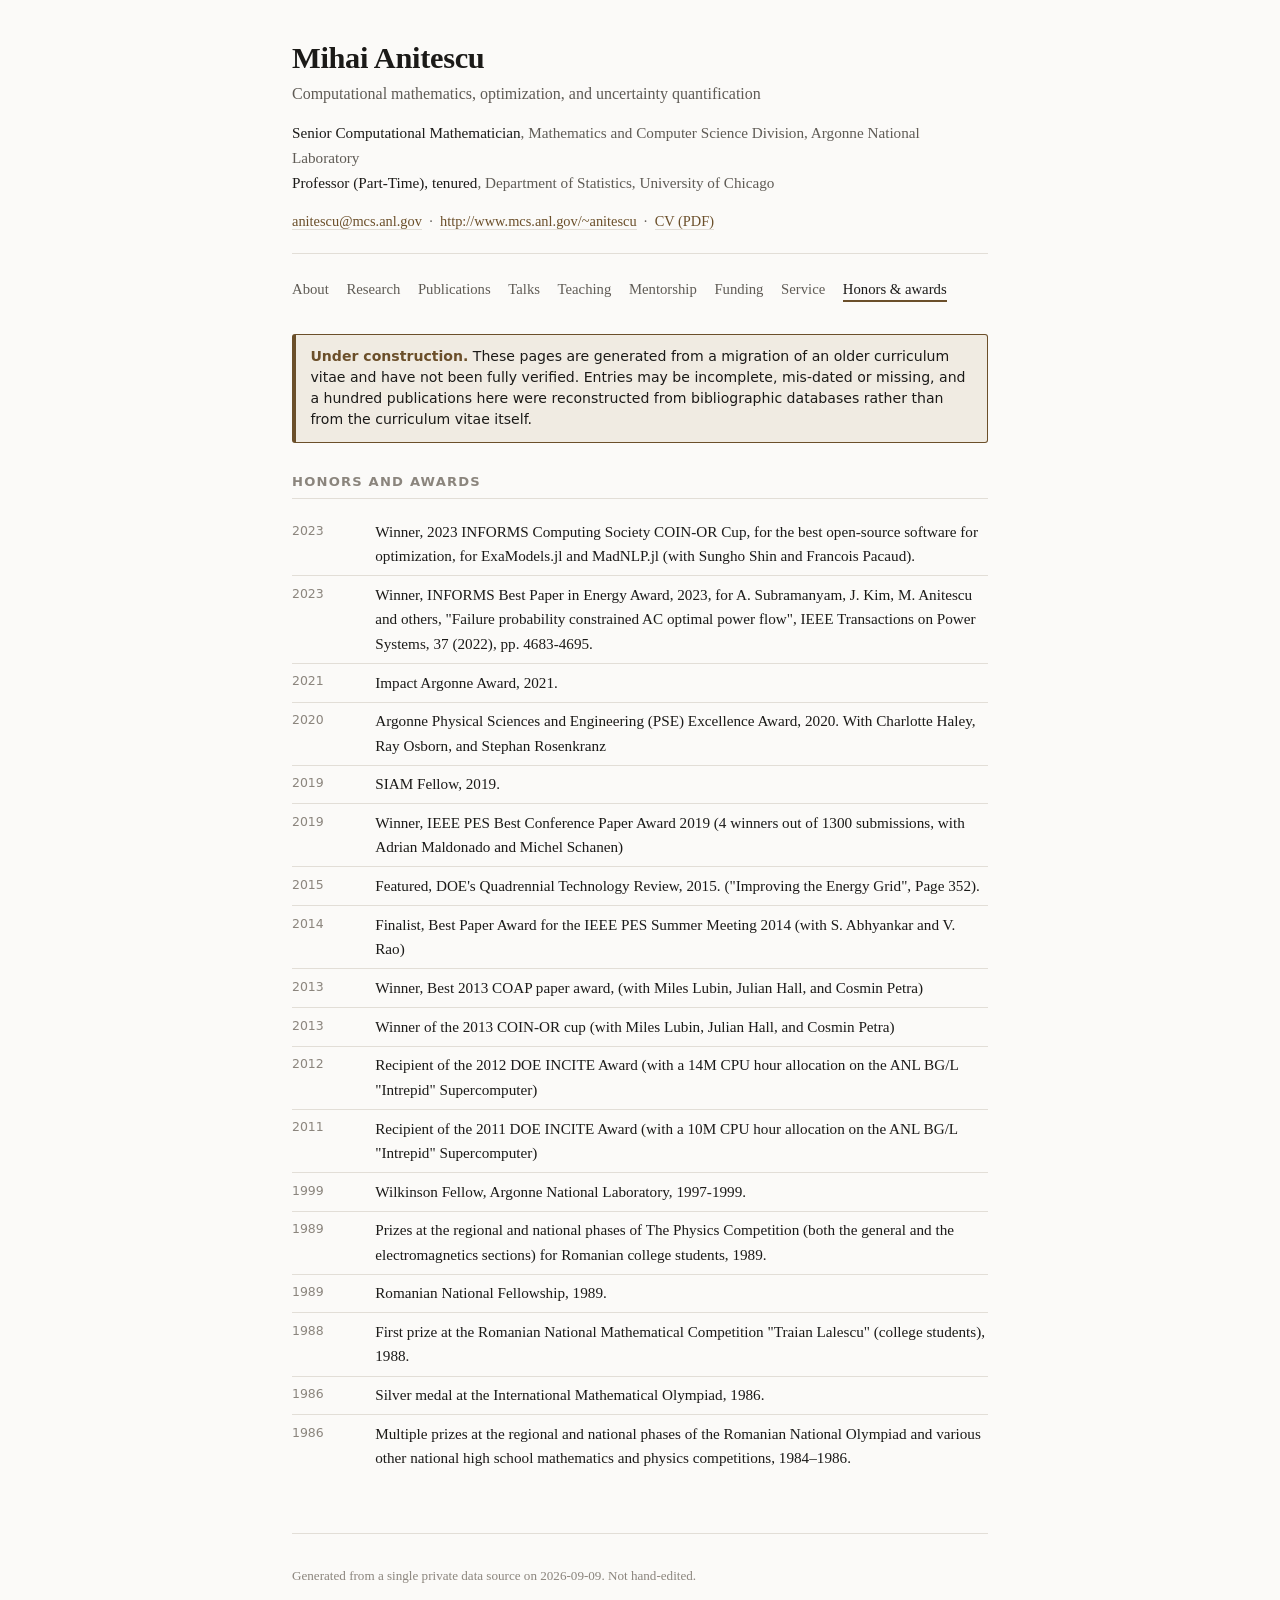
==== awards.html @ e7f9bd41 "Update site: people counts, 6 new supervisees" ====
<!doctype html>
<html lang="en">
<head>
<meta charset="utf-8">
<meta name="viewport" content="width=device-width, initial-scale=1">
<title>Honors &amp; awards — Mihai Anitescu</title>
<link rel="stylesheet" href="style.css">
</head>
<body>
<div class="wrap">
<header class="site">
  <h1>Mihai Anitescu</h1>
  <p class="tagline">Computational mathematics, optimization, and uncertainty quantification</p>
  <ul class="affil"><li><span class="role">Senior Computational Mathematician</span>, Mathematics and Computer Science Division, Argonne National Laboratory</li><li><span class="role">Professor (Part-Time), tenured</span>, Department of Statistics, University of Chicago</li></ul>
  <p class="contact"><a href="mailto:anitescu@mcs.anl.gov">anitescu@mcs.anl.gov</a> &nbsp;·&nbsp; <a href="http://www.mcs.anl.gov/~anitescu">http://www.mcs.anl.gov/~anitescu</a> &nbsp;·&nbsp; <a href="mihai-anitescu-cv.pdf">CV (PDF)</a></p>
</header>
<nav class="site"><a href="index.html">About</a><a href="research.html">Research</a><a href="publications.html">Publications</a><a href="talks.html">Talks</a><a href="teaching.html">Teaching</a><a href="mentorship.html">Mentorship</a><a href="funding.html">Funding</a><a href="service.html">Service</a><a href="awards.html" aria-current="page">Honors &amp; awards</a></nav>
<main>
<p class="construction"><strong>Under construction.</strong> These pages are generated from a migration of an older curriculum vitae and have not been fully verified. Entries may be incomplete, mis-dated or missing, and a hundred publications here were reconstructed from bibliographic databases rather than from the curriculum vitae itself.</p>

<h2 class="section">Honors and awards</h2>
<ul class="entries">
  <li><span class="yr">2023</span>Winner, 2023 INFORMS Computing Society COIN-OR Cup, for the best open-source software for optimization, for ExaModels.jl and MadNLP.jl (with Sungho Shin and Francois Pacaud).</li>
  <li><span class="yr">2023</span>Winner, INFORMS Best Paper in Energy Award, 2023, for A. Subramanyam, J. Kim, M. Anitescu and others, "Failure probability constrained AC optimal power flow", IEEE Transactions on Power Systems, 37 (2022), pp. 4683-4695.</li>
  <li><span class="yr">2021</span>Impact Argonne Award, 2021.</li>
  <li><span class="yr">2020</span>Argonne Physical Sciences and Engineering (PSE) Excellence Award, 2020. With Charlotte Haley, Ray Osborn, and Stephan Rosenkranz</li>
  <li><span class="yr">2019</span>SIAM Fellow, 2019.</li>
  <li><span class="yr">2019</span>Winner, IEEE PES Best Conference Paper Award 2019 (4 winners out of 1300 submissions, with Adrian Maldonado and Michel Schanen)</li>
  <li><span class="yr">2015</span>Featured, DOE's Quadrennial Technology Review, 2015. ("Improving the Energy Grid", Page 352).</li>
  <li><span class="yr">2014</span>Finalist, Best Paper Award for the IEEE PES Summer Meeting 2014 (with S. Abhyankar and V. Rao)</li>
  <li><span class="yr">2013</span>Winner, Best 2013 COAP paper award, (with Miles Lubin, Julian Hall, and Cosmin Petra)</li>
  <li><span class="yr">2013</span>Winner of the 2013 COIN-OR cup (with Miles Lubin, Julian Hall, and Cosmin Petra)</li>
  <li><span class="yr">2012</span>Recipient of the 2012 DOE INCITE Award (with a 14M CPU hour allocation on the ANL BG/L "Intrepid" Supercomputer)</li>
  <li><span class="yr">2011</span>Recipient of the 2011 DOE INCITE Award (with a 10M CPU hour allocation on the ANL BG/L "Intrepid" Supercomputer)</li>
  <li><span class="yr">1999</span>Wilkinson Fellow, Argonne National Laboratory, 1997-1999.</li>
  <li><span class="yr">1989</span>Prizes at the regional and national phases of The Physics Competition (both the general and the electromagnetics sections) for Romanian college students, 1989.</li>
  <li><span class="yr">1989</span>Romanian National Fellowship, 1989.</li>
  <li><span class="yr">1988</span>First prize at the Romanian National Mathematical Competition "Traian Lalescu" (college students), 1988.</li>
  <li><span class="yr">1986</span>Silver medal at the International Mathematical Olympiad, 1986.</li>
  <li><span class="yr">1986</span>Multiple prizes at the regional and national phases of the Romanian National Olympiad and various other national high school mathematics and physics competitions, 1984–1986.</li>
</ul>
</main>
<footer class="site">
  <p>Generated from a single private data source on 2026-09-09. Not hand-edited.</p>
</footer>
</div>
</body>
</html>
---- style.css ----
:root {
  --bg: #fbfaf8;
  --surface: #ffffff;
  --ink: #1b1a18;
  --muted: #5f5b55;
  --faint: #8b857d;
  --rule: #e2ded7;
  --accent: #6b4f2a;
  --accent-soft: #f0ebe2;
}

@media (prefers-color-scheme: dark) {
  :root:not([data-theme="light"]) {
    --bg: #14130f;
    --surface: #1b1a16;
    --ink: #eae6df;
    --muted: #a9a299;
    --faint: #7d766c;
    --rule: #2e2b25;
    --accent: #c9a56a;
    --accent-soft: #241f16;
  }
}

* { box-sizing: border-box; }

body {
  margin: 0;
  background: var(--bg);
  color: var(--ink);
  font: 16px/1.6 "Iowan Old Style", "Palatino Linotype", Palatino, Georgia, serif;
  -webkit-text-size-adjust: 100%;
}

.wrap { max-width: 46rem; margin: 0 auto; padding: 2.5rem 1.25rem 4rem; }

header.site { border-bottom: 1px solid var(--rule); padding-bottom: 1.25rem; margin-bottom: 1.5rem; }
header.site h1 { font-size: 1.9rem; line-height: 1.2; margin: 0 0 .3rem; letter-spacing: -.01em; }
header.site .tagline { color: var(--muted); font-size: 1rem; margin: 0 0 .9rem; }

.affil { list-style: none; margin: 0 0 .9rem; padding: 0; font-size: .95rem; color: var(--muted); }
.affil li { margin: .1rem 0; }
.affil .role { color: var(--ink); }

.contact { font-size: .9rem; color: var(--muted); margin: 0; }
.contact a { color: var(--accent); text-decoration: none; border-bottom: 1px solid var(--rule); }
.contact a:hover { border-bottom-color: var(--accent); }

nav.site { margin: 0 0 2rem; font-size: .92rem; }
nav.site a {
  color: var(--muted); text-decoration: none; margin-right: 1.1rem;
  padding-bottom: .15rem; border-bottom: 2px solid transparent;
}
nav.site a:hover { color: var(--ink); }
nav.site a[aria-current="page"] { color: var(--ink); border-bottom-color: var(--accent); }

h2.section {
  font-size: .82rem; text-transform: uppercase; letter-spacing: .09em;
  color: var(--faint); font-weight: 600; margin: 2.4rem 0 .9rem;
  padding-bottom: .4rem; border-bottom: 1px solid var(--rule);
  font-family: system-ui, -apple-system, "Segoe UI", sans-serif;
}
h2.section:first-of-type { margin-top: 1rem; }

h3.group {
  font-size: .95rem; font-weight: 600; margin: 1.5rem 0 .5rem; color: var(--ink);
}

/* Width of the year gutter. It must clear the widest cell the data can produce, which is
   a full range like "1998–2009" -- 9 characters plus an en dash at .78rem, about 3.9rem.
   The gutter was 3.6rem and those ranges collided with the entry text; mentorship and
   funding are where it showed, because their years are ranges and publications' are not.
   Keep the two values in step: the entry's padding is this plus the column gap. */
:root { --yr-col: 4.3rem; }

ul.entries { list-style: none; margin: 0; padding: 0; }
ul.entries li {
  position: relative; padding: .42rem 0 .42rem calc(var(--yr-col) + .9rem);
  border-bottom: 1px solid var(--rule); font-size: .95rem;
}
ul.entries li:last-child { border-bottom: none; }

.yr {
  position: absolute; left: 0; top: .48rem; width: var(--yr-col);
  white-space: nowrap; overflow: hidden;
  font-size: .78rem; color: var(--faint); font-variant-numeric: tabular-nums;
  font-family: system-ui, -apple-system, "Segoe UI", sans-serif;
}

/* Banner on every page: the site is a migration in progress and says so. */
p.construction {
  margin: 0 0 1.75rem; padding: .7rem .9rem; font-size: .88rem; line-height: 1.5;
  border: 1px solid var(--accent); border-left-width: 4px; border-radius: 3px;
  background: var(--accent-soft); color: var(--ink);
  font-family: system-ui, -apple-system, "Segoe UI", sans-serif;
}
p.construction strong { color: var(--accent); }

/* The About page: prose bullets from profile.yaml, then counted figures. */
ul.summary, ul.glance { list-style: none; margin: 0 0 1.5rem; padding: 0; }
ul.summary li, ul.glance li {
  position: relative; padding: .3rem 0 .3rem 1.1rem; font-size: .95rem;
}
ul.summary li::before, ul.glance li::before {
  content: "—"; position: absolute; left: 0; color: var(--faint);
}
ul.glance li { font-family: system-ui, -apple-system, "Segoe UI", sans-serif;
  font-size: .9rem; }
ul.glance strong { font-variant-numeric: tabular-nums; }

.supervisee { text-decoration: underline; text-underline-offset: 2px; }

/* The legend under a section heading that explains a mark used in the list below it. */
p.note {
  font-size: .85rem; color: var(--muted); margin: 0 0 1rem;
  font-family: system-ui, -apple-system, "Segoe UI", sans-serif;
}

.tag {
  display: inline-block; font-size: .72rem; padding: .05rem .4rem; margin-left: .35rem;
  background: var(--accent-soft); color: var(--accent); border-radius: 3px;
  font-family: system-ui, -apple-system, "Segoe UI", sans-serif; vertical-align: .07em;
}

/* Research interests: recorded talks, two per row where there is room for two.
   The players are 16:9 and sized by the grid, not by the width attribute the embed
   HTML carries -- an iframe with width="400" would otherwise refuse to shrink on a
   phone and push the whole page sideways. */
.videos {
  display: grid; gap: 1.6rem 1.4rem; margin: 0 0 1.5rem;
  grid-template-columns: repeat(auto-fit, minmax(17rem, 1fr));
}
figure.video { margin: 0; display: flex; flex-direction: column; gap: .55rem; }
figure.video .frame {
  aspect-ratio: 16 / 9; background: var(--accent-soft);
  border: 1px solid var(--rule); border-radius: 3px; overflow: hidden;
}
/* aspect-ratio is on the box, so the iframe simply fills it. Older engines that ignore
   the property still get a usable player rather than a zero-height one. */
figure.video iframe { display: block; width: 100%; height: 100%; min-height: 9rem; border: 0; }

figure.video figcaption { display: flex; flex-direction: column; gap: .2rem; }
figure.video .vtitle { font-size: .95rem; line-height: 1.35; }
figure.video .vmeta, figure.video .vnote, figure.video .vlink {
  font-family: system-ui, -apple-system, "Segoe UI", sans-serif; font-size: .82rem;
}
figure.video .vmeta { color: var(--muted); }
figure.video .vnote { color: var(--faint); font-style: italic; }
figure.video .vlink {
  color: var(--accent); text-decoration: none; align-self: start;
  border-bottom: 1px solid var(--rule);
}
figure.video .vlink:hover { border-bottom-color: var(--accent); }

footer.site {
  margin-top: 3.5rem; padding-top: 1.1rem; border-top: 1px solid var(--rule);
  font-size: .82rem; color: var(--faint);
}
footer.site a { color: var(--muted); }

@media (max-width: 34rem) {
  .wrap { padding: 1.75rem 1rem 3rem; }
  header.site h1 { font-size: 1.55rem; }
  /* Narrow screens stack the year above the entry, so the gutter is not used at all. */
  ul.entries li { padding-left: 0; padding-top: 1.35rem; }
  .yr { top: .1rem; width: auto; }
  .videos { grid-template-columns: 1fr; }
}
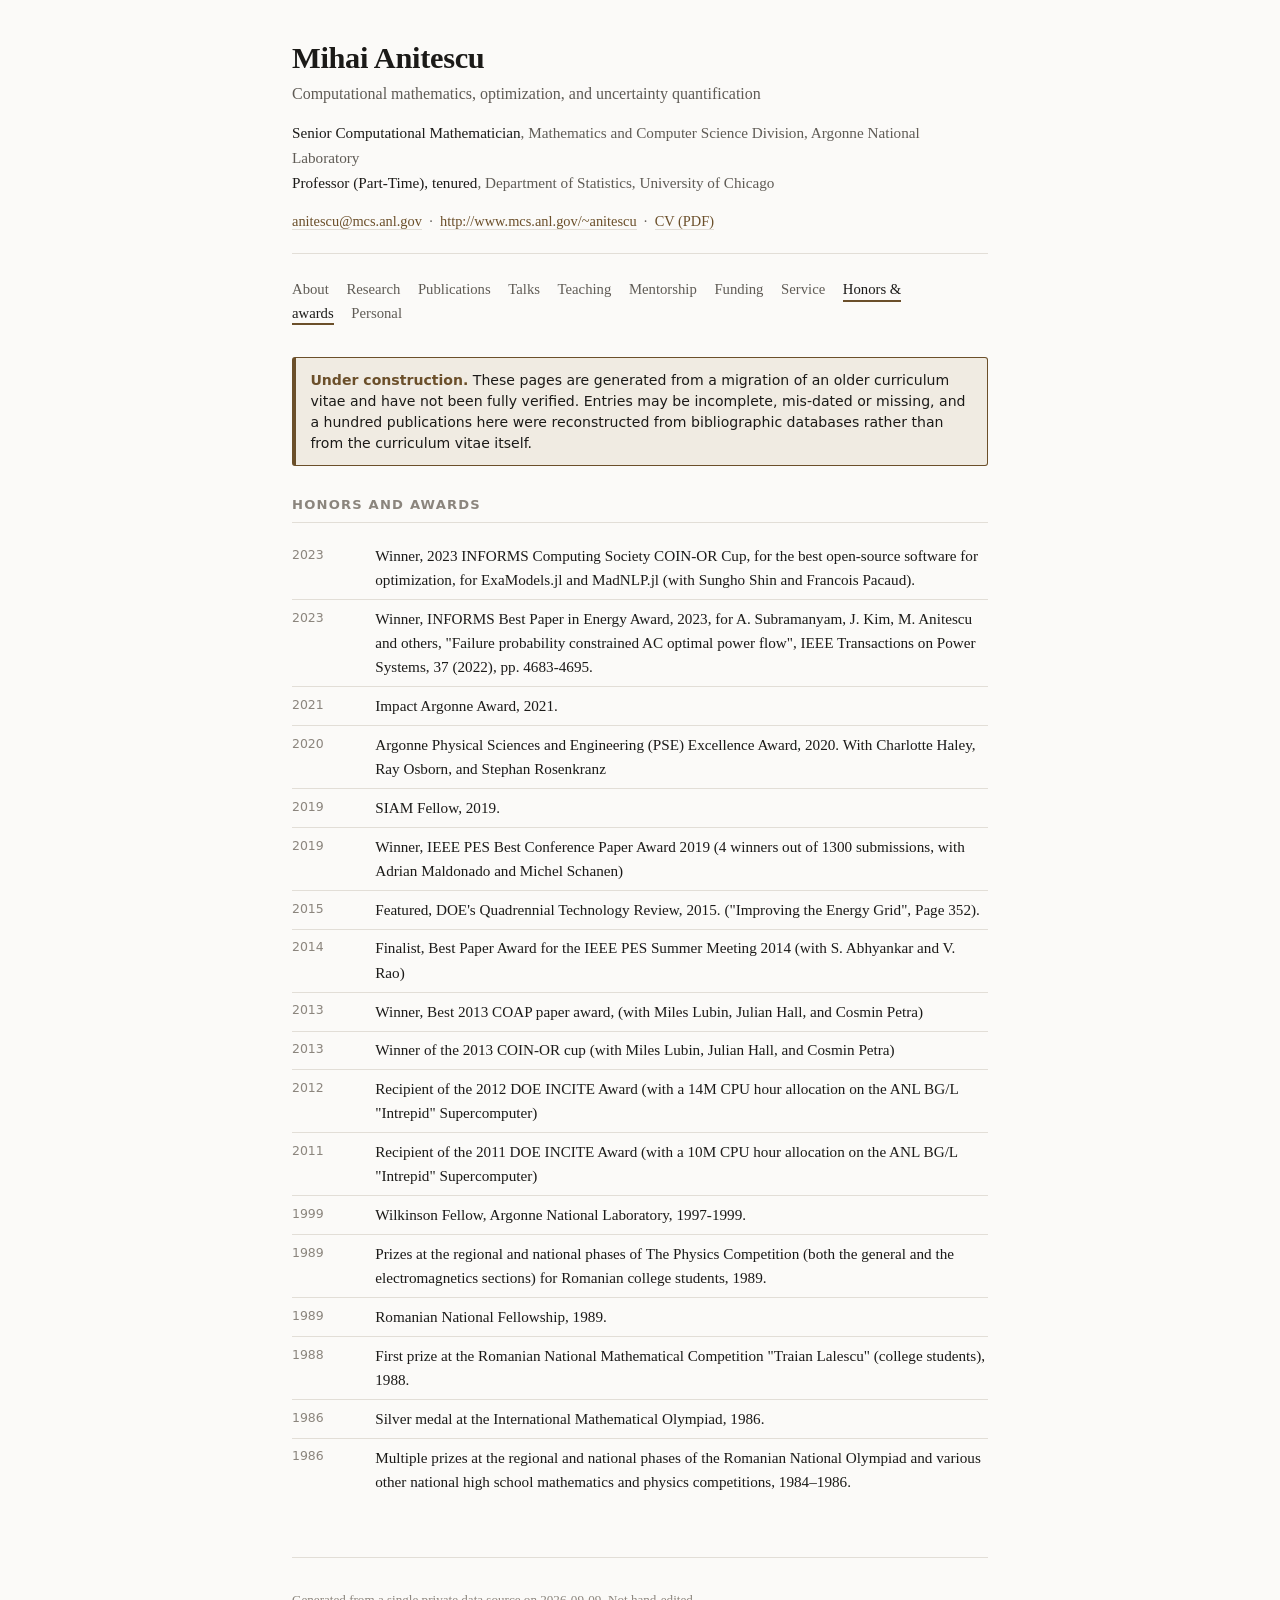
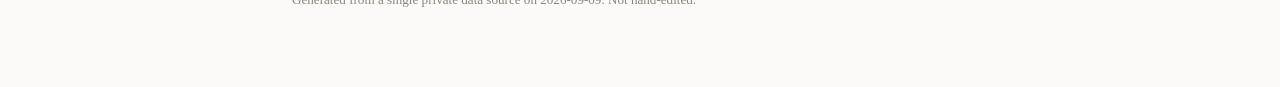
==== commit 277a3d17: "Add personal page with photographs and quotes" ====
--- a/awards.html
+++ b/awards.html
@@ -14,7 +14,7 @@
   <ul class="affil"><li><span class="role">Senior Computational Mathematician</span>, Mathematics and Computer Science Division, Argonne National Laboratory</li><li><span class="role">Professor (Part-Time), tenured</span>, Department of Statistics, University of Chicago</li></ul>
   <p class="contact"><a href="mailto:anitescu@mcs.anl.gov">anitescu@mcs.anl.gov</a> &nbsp;·&nbsp; <a href="http://www.mcs.anl.gov/~anitescu">http://www.mcs.anl.gov/~anitescu</a> &nbsp;·&nbsp; <a href="mihai-anitescu-cv.pdf">CV (PDF)</a></p>
 </header>
-<nav class="site"><a href="index.html">About</a><a href="research.html">Research</a><a href="publications.html">Publications</a><a href="talks.html">Talks</a><a href="teaching.html">Teaching</a><a href="mentorship.html">Mentorship</a><a href="funding.html">Funding</a><a href="service.html">Service</a><a href="awards.html" aria-current="page">Honors &amp; awards</a></nav>
+<nav class="site"><a href="index.html">About</a><a href="research.html">Research</a><a href="publications.html">Publications</a><a href="talks.html">Talks</a><a href="teaching.html">Teaching</a><a href="mentorship.html">Mentorship</a><a href="funding.html">Funding</a><a href="service.html">Service</a><a href="awards.html" aria-current="page">Honors &amp; awards</a><a href="personal.html">Personal</a></nav>
 <main>
 <p class="construction"><strong>Under construction.</strong> These pages are generated from a migration of an older curriculum vitae and have not been fully verified. Entries may be incomplete, mis-dated or missing, and a hundred publications here were reconstructed from bibliographic databases rather than from the curriculum vitae itself.</p>
 
--- a/style.css
+++ b/style.css
@@ -152,6 +152,39 @@
 }
 figure.video .vlink:hover { border-bottom-color: var(--accent); }
 
+/* --- personal ---------------------------------------------------------------------
+   Four illustrated notes, then the quotes. The photographs are 2006-08 point-and-shoot
+   frames of varying shape, so the image column is a fixed width and the picture is fitted
+   into a constant box rather than being allowed to set the row height itself -- otherwise
+   the tall graduation photo makes its row three times the height of the others. */
+ul.personal { list-style: none; margin: 0; padding: 0; }
+ul.personal li {
+  display: grid; grid-template-columns: 15rem 1fr; gap: 1.15rem;
+  align-items: start; padding: 1.35rem 0; border-top: 1px solid var(--rule);
+}
+ul.personal li:first-child { border-top: 0; padding-top: .4rem; }
+ul.personal figure { margin: 0; display: flex; flex-direction: column; gap: .4rem; }
+ul.personal figure img {
+  display: block; width: 100%; height: 10rem; object-fit: cover;
+  border: 1px solid var(--rule); border-radius: 2px; background: var(--surface);
+}
+ul.personal figure a:hover img { border-color: var(--accent); }
+ul.personal figcaption {
+  font-family: system-ui, -apple-system, "Segoe UI", sans-serif;
+  font-size: .8rem; line-height: 1.4; color: var(--faint); font-style: italic;
+}
+ul.personal p { margin: 0; }
+
+ul.quotes { list-style: none; margin: 1.2rem 0 0; padding: 0; }
+ul.quotes li { padding: 0 0 1.1rem 1rem; border-left: 2px solid var(--accent-soft); }
+ul.quotes li + li { margin-top: .3rem; }
+ul.quotes blockquote { margin: 0; font-size: 1.02rem; line-height: 1.5; }
+ul.quotes cite {
+  display: block; margin-top: .25rem; font-style: normal;
+  font-family: system-ui, -apple-system, "Segoe UI", sans-serif;
+  font-size: .82rem; color: var(--muted);
+}
+
 footer.site {
   margin-top: 3.5rem; padding-top: 1.1rem; border-top: 1px solid var(--rule);
   font-size: .82rem; color: var(--faint);
@@ -165,4 +198,8 @@
   ul.entries li { padding-left: 0; padding-top: 1.35rem; }
   .yr { top: .1rem; width: auto; }
   .videos { grid-template-columns: 1fr; }
-}
+  /* One column: the photo goes full width and gets its natural-ish height back, since
+     there is no neighbouring row to stay level with. */
+  ul.personal li { grid-template-columns: 1fr; gap: .8rem; }
+  ul.personal figure img { height: auto; max-height: 15rem; }
+}
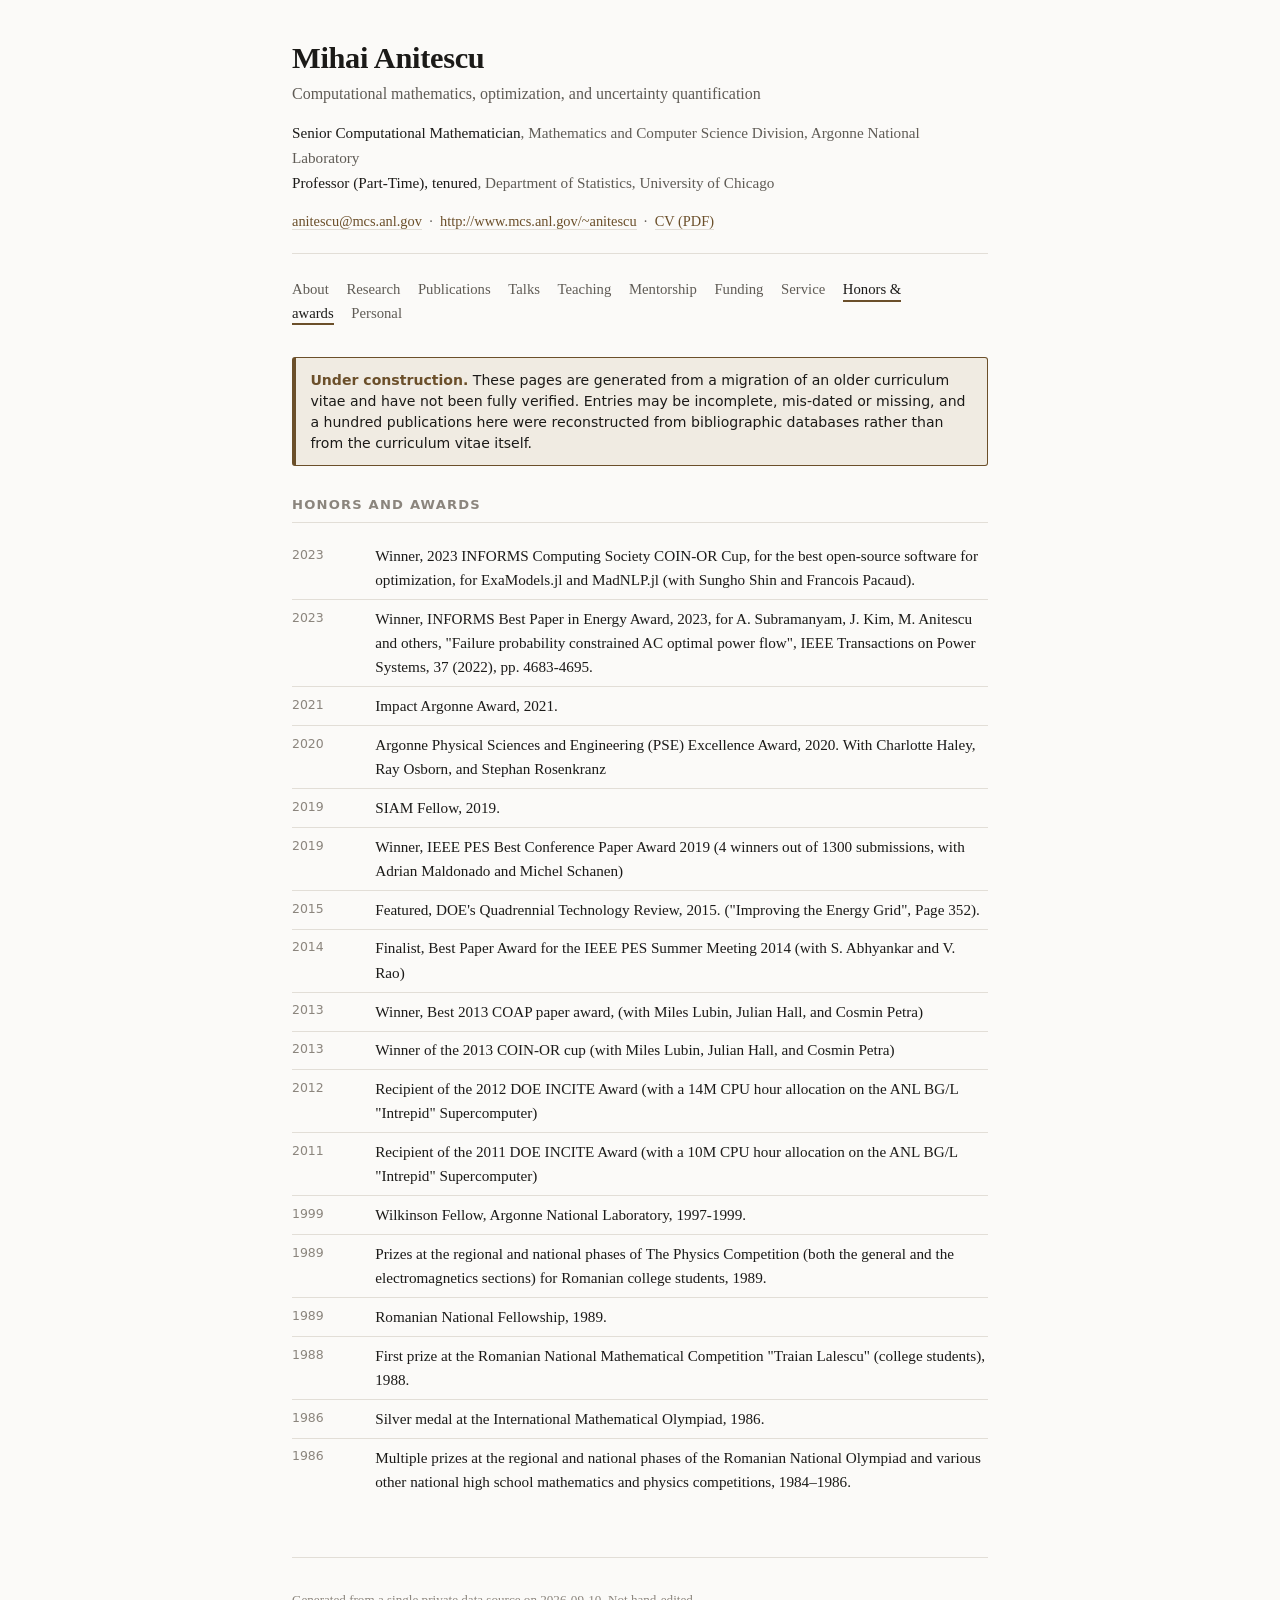
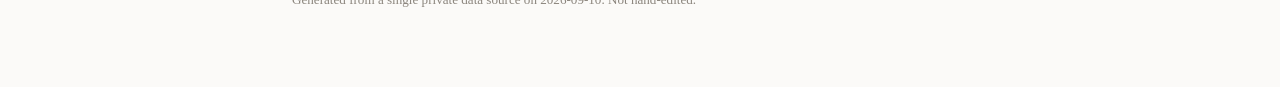
==== commit 1ab9cf5a: "Update site: personal page IMO link and ordinal, mentorship spans" ====
--- a/awards.html
+++ b/awards.html
@@ -41,7 +41,7 @@
 </ul>
 </main>
 <footer class="site">
-  <p>Generated from a single private data source on 2026-09-09. Not hand-edited.</p>
+  <p>Generated from a single private data source on 2026-09-10. Not hand-edited.</p>
 </footer>
 </div>
 </body>
--- a/style.css
+++ b/style.css
@@ -153,37 +153,31 @@
 figure.video .vlink:hover { border-bottom-color: var(--accent); }
 
 /* --- personal ---------------------------------------------------------------------
-   Four illustrated notes, then the quotes. The photographs are 2006-08 point-and-shoot
-   frames of varying shape, so the image column is a fixed width and the picture is fitted
-   into a constant box rather than being allowed to set the row height itself -- otherwise
-   the tall graduation photo makes its row three times the height of the others. */
-ul.personal { list-style: none; margin: 0; padding: 0; }
+   Two bullet lists, facts then quotes, and no images on the page at all: the photographs
+   are reached by clicking the words that name them. Same dash marker as the About page's
+   bullets, so the two read as one house style. */
+ul.personal { list-style: none; margin: 0 0 .5rem; padding: 0; }
 ul.personal li {
-  display: grid; grid-template-columns: 15rem 1fr; gap: 1.15rem;
-  align-items: start; padding: 1.35rem 0; border-top: 1px solid var(--rule);
+  position: relative; padding: .35rem 0 .35rem 1.1rem; font-size: .95rem;
 }
-ul.personal li:first-child { border-top: 0; padding-top: .4rem; }
-ul.personal figure { margin: 0; display: flex; flex-direction: column; gap: .4rem; }
-ul.personal figure img {
-  display: block; width: 100%; height: 10rem; object-fit: cover;
-  border: 1px solid var(--rule); border-radius: 2px; background: var(--surface);
+ul.personal li::before {
+  content: "\2014"; position: absolute; left: 0; color: var(--faint);
 }
-ul.personal figure a:hover img { border-color: var(--accent); }
-ul.personal figcaption {
-  font-family: system-ui, -apple-system, "Segoe UI", sans-serif;
-  font-size: .8rem; line-height: 1.4; color: var(--faint); font-style: italic;
+/* A photo link is a bullet's only underlined text, so it has to read as clickable without
+   shouting; the dotted rule says "this opens a picture" where a solid one says "this
+   leaves the page". */
+ul.personal a {
+  color: var(--accent); text-decoration: none;
+  border-bottom: 1px dotted var(--accent);
 }
-ul.personal p { margin: 0; }
+ul.personal a:hover { border-bottom-style: solid; }
 
-ul.quotes { list-style: none; margin: 1.2rem 0 0; padding: 0; }
-ul.quotes li { padding: 0 0 1.1rem 1rem; border-left: 2px solid var(--accent-soft); }
-ul.quotes li + li { margin-top: .3rem; }
-ul.quotes blockquote { margin: 0; font-size: 1.02rem; line-height: 1.5; }
+ul.quotes li { padding-top: .45rem; padding-bottom: .45rem; }
 ul.quotes cite {
-  display: block; margin-top: .25rem; font-style: normal;
-  font-family: system-ui, -apple-system, "Segoe UI", sans-serif;
-  font-size: .82rem; color: var(--muted);
+  font-style: normal; color: var(--muted);
+  font-family: system-ui, -apple-system, "Segoe UI", sans-serif; font-size: .82rem;
 }
+ul.quotes cite::before { content: "\2014\00a0"; }
 
 footer.site {
   margin-top: 3.5rem; padding-top: 1.1rem; border-top: 1px solid var(--rule);
@@ -198,8 +192,4 @@
   ul.entries li { padding-left: 0; padding-top: 1.35rem; }
   .yr { top: .1rem; width: auto; }
   .videos { grid-template-columns: 1fr; }
-  /* One column: the photo goes full width and gets its natural-ish height back, since
-     there is no neighbouring row to stay level with. */
-  ul.personal li { grid-template-columns: 1fr; gap: .8rem; }
-  ul.personal figure img { height: auto; max-height: 15rem; }
 }
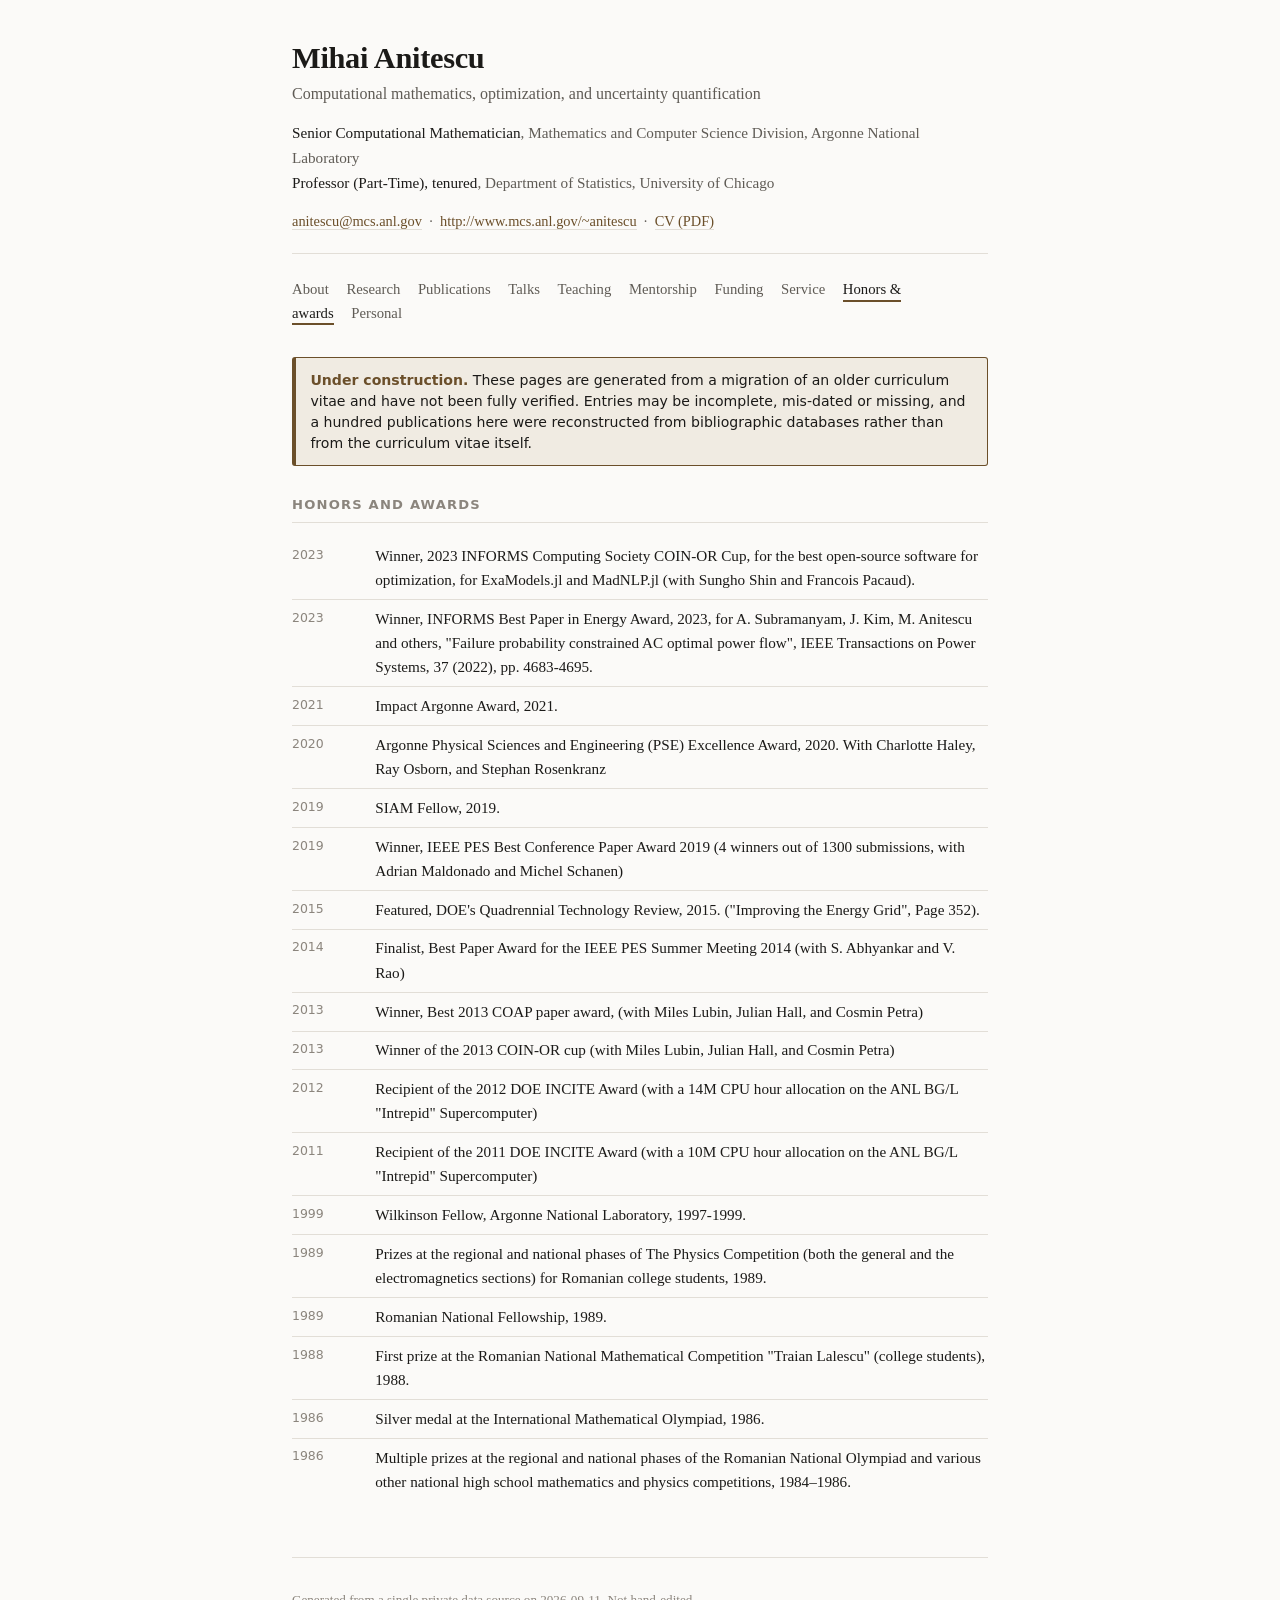
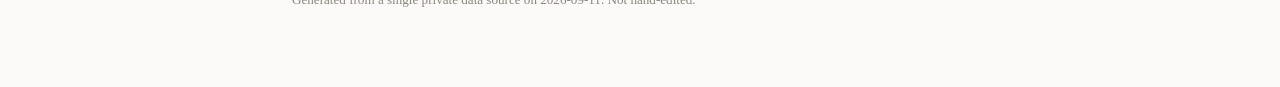
==== commit a48d06ff: "Update site: two students, current-first mentorship ordering" ====
--- a/awards.html
+++ b/awards.html
@@ -41,7 +41,7 @@
 </ul>
 </main>
 <footer class="site">
-  <p>Generated from a single private data source on 2026-09-10. Not hand-edited.</p>
+  <p>Generated from a single private data source on 2026-09-11. Not hand-edited.</p>
 </footer>
 </div>
 </body>
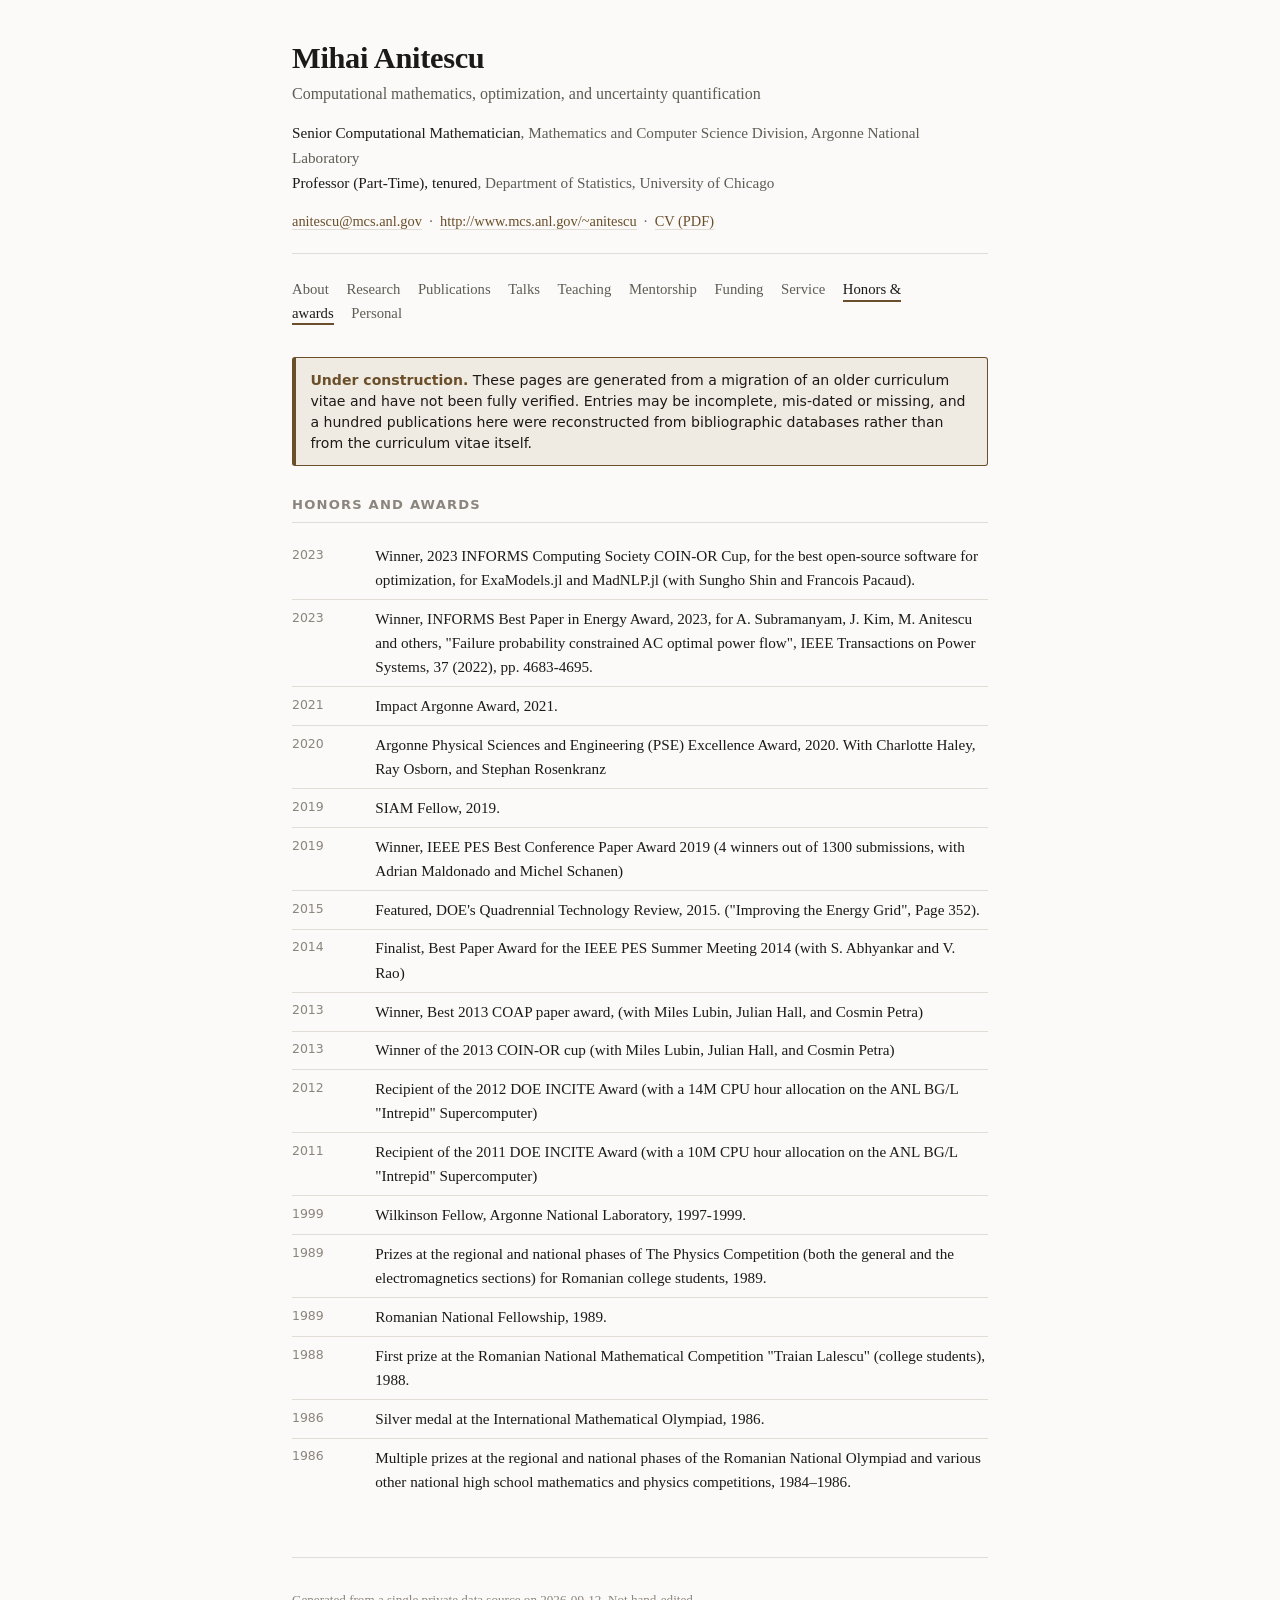
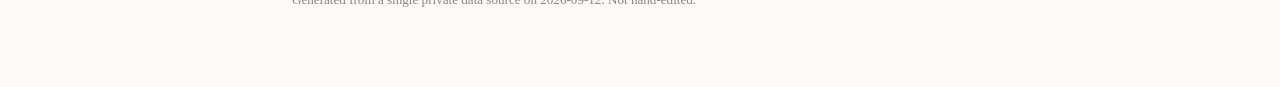
==== commit b4be4390: "Research topic pages; site refresh" ====
--- a/awards.html
+++ b/awards.html
@@ -18,7 +18,7 @@
 <main>
 <p class="construction"><strong>Under construction.</strong> These pages are generated from a migration of an older curriculum vitae and have not been fully verified. Entries may be incomplete, mis-dated or missing, and a hundred publications here were reconstructed from bibliographic databases rather than from the curriculum vitae itself.</p>
 
-<h2 class="section">Honors and awards</h2>
+<h2 class="section" id="s-awards">Honors and awards</h2>
 <ul class="entries">
   <li><span class="yr">2023</span>Winner, 2023 INFORMS Computing Society COIN-OR Cup, for the best open-source software for optimization, for ExaModels.jl and MadNLP.jl (with Sungho Shin and Francois Pacaud).</li>
   <li><span class="yr">2023</span>Winner, INFORMS Best Paper in Energy Award, 2023, for A. Subramanyam, J. Kim, M. Anitescu and others, "Failure probability constrained AC optimal power flow", IEEE Transactions on Power Systems, 37 (2022), pp. 4683-4695.</li>
@@ -41,7 +41,7 @@
 </ul>
 </main>
 <footer class="site">
-  <p>Generated from a single private data source on 2026-09-11. Not hand-edited.</p>
+  <p>Generated from a single private data source on 2026-09-12. Not hand-edited.</p>
 </footer>
 </div>
 </body>
--- a/style.css
+++ b/style.css
@@ -122,7 +122,82 @@
   font-family: system-ui, -apple-system, "Segoe UI", sans-serif; vertical-align: .07em;
 }
 
-/* Research interests: recorded talks, two per row where there is room for two.
+/* --- in-page navigation -------------------------------------------------------------
+   The jump strip at the top of a long page. Deliberately unlike nav.site: no underline
+   on the current item, smaller, and set in the same accent-soft chip the rest of the
+   page uses for secondary furniture, so a reader never mistakes it for the site nav one
+   line above it. It wraps, because the publications page contributes eight of them. */
+nav.onpage {
+  display: flex; flex-wrap: wrap; gap: .3rem .45rem;
+  margin: 0 0 1.75rem; font-size: .8rem;
+  font-family: system-ui, -apple-system, "Segoe UI", sans-serif;
+}
+nav.onpage a {
+  color: var(--muted); text-decoration: none;
+  padding: .12rem .5rem; border-radius: 3px;
+  background: var(--accent-soft); border: 1px solid transparent;
+}
+nav.onpage a:hover { color: var(--accent); border-color: var(--rule); }
+
+/* A heading jumped to should not sit flush against the top of the viewport. */
+h2.section[id], h3.group[id] { scroll-margin-top: 1rem; }
+
+/* --- research topics ------------------------------------------------------------------
+   The list on the research page, and the per-topic pages it links to. A topic with no
+   prose written yet prints as `.pending`: present, visibly not a link, and not a promise
+   of a page that does not exist. */
+ul.topics { list-style: none; margin: 0 0 1.5rem; padding: 0; }
+ul.topics li {
+  padding: .65rem 0; border-bottom: 1px solid var(--rule);
+  display: flex; flex-direction: column; gap: .2rem;
+}
+ul.topics li:last-child { border-bottom: none; }
+ul.topics .ttitle { font-size: 1.02rem; line-height: 1.35; }
+ul.topics .ttitle a {
+  color: var(--accent); text-decoration: none; border-bottom: 1px solid var(--rule);
+}
+ul.topics .ttitle a:hover { border-bottom-color: var(--accent); }
+ul.topics .pending { color: var(--faint); }
+ul.topics .pending::after {
+  content: "in preparation"; font-size: .72rem; margin-left: .5rem;
+  padding: .05rem .4rem; border-radius: 3px; vertical-align: .07em;
+  background: var(--accent-soft); color: var(--faint);
+  font-family: system-ui, -apple-system, "Segoe UI", sans-serif;
+}
+ul.topics .tblurb {
+  font-size: .85rem; color: var(--muted);
+  font-family: system-ui, -apple-system, "Segoe UI", sans-serif;
+}
+
+p.crumb {
+  margin: 0 0 .25rem; font-size: .82rem;
+  font-family: system-ui, -apple-system, "Segoe UI", sans-serif;
+}
+p.crumb a { color: var(--muted); text-decoration: none; }
+p.crumb a:hover { color: var(--accent); }
+
+p.lede { font-size: 1.05rem; line-height: 1.55; color: var(--muted); margin: 0 0 1.4rem; }
+
+.prose p { margin: 0 0 1rem; font-size: 1rem; line-height: 1.7; }
+.prose p:last-child { margin-bottom: 0; }
+
+/* Open problems are numbered because they are a list of distinct things to count, not a
+   ranking -- the order is the order they were written in. */
+ul.open { list-style: none; margin: 0 0 .5rem; padding: 0; counter-reset: op; }
+ul.open li {
+  position: relative; counter-increment: op;
+  padding: .5rem 0 .5rem 1.9rem; font-size: .95rem; line-height: 1.6;
+  border-bottom: 1px solid var(--rule);
+}
+ul.open li:last-child { border-bottom: none; }
+ul.open li::before {
+  content: counter(op); position: absolute; left: 0; top: .62rem;
+  font-size: .75rem; color: var(--faint); font-variant-numeric: tabular-nums;
+  font-family: system-ui, -apple-system, "Segoe UI", sans-serif;
+}
+ul.open strong { color: var(--ink); }
+
+/* Recorded talks, two per row where there is room for two.
    The players are 16:9 and sized by the grid, not by the width attribute the embed
    HTML carries -- an iframe with width="400" would otherwise refuse to shrink on a
    phone and push the whole page sideways. */
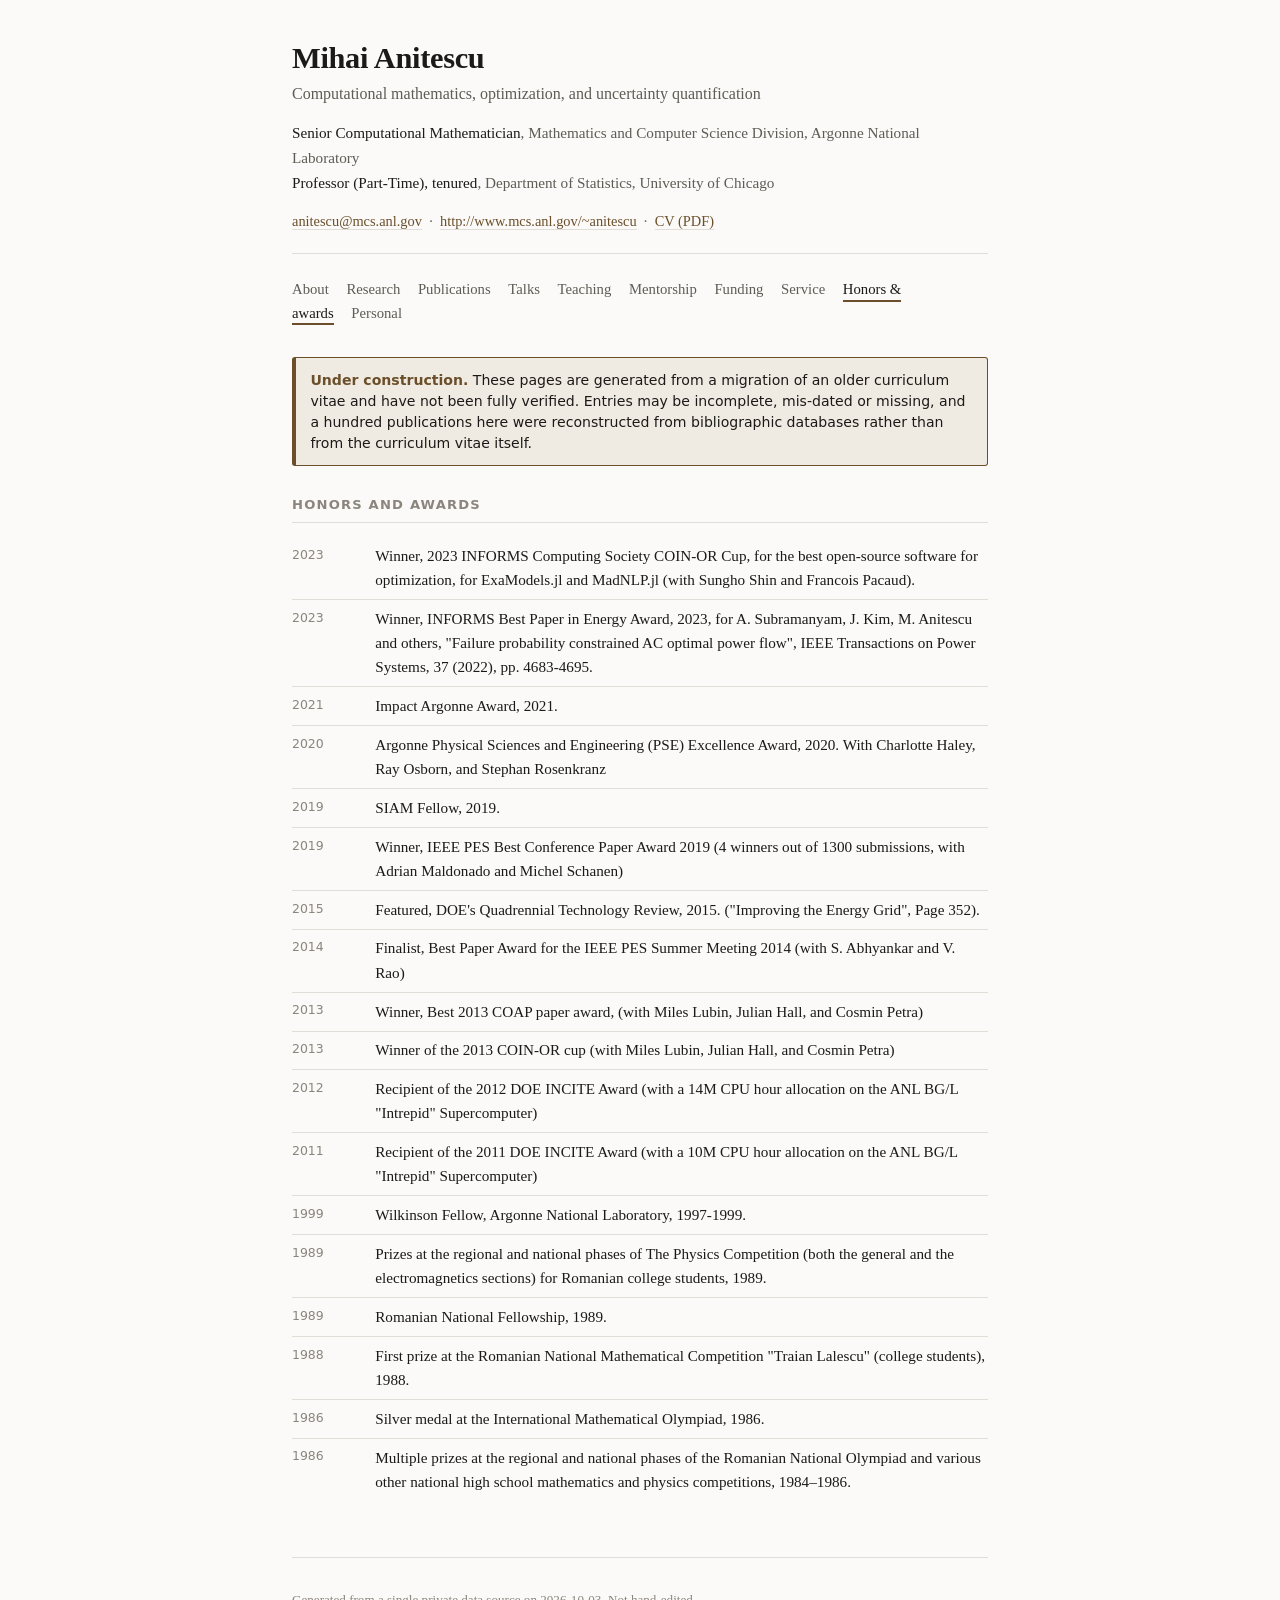
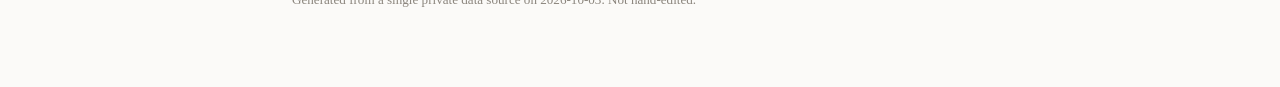
==== commit b4baf025: "Update site: AI4NS funding and FY26-FY25 presentations" ====
--- a/awards.html
+++ b/awards.html
@@ -4,7 +4,7 @@
 <meta charset="utf-8">
 <meta name="viewport" content="width=device-width, initial-scale=1">
 <title>Honors &amp; awards — Mihai Anitescu</title>
-<link rel="stylesheet" href="style.css">
+<link rel="stylesheet" href="style.css?v=98c5d8c673">
 </head>
 <body>
 <div class="wrap">
@@ -41,7 +41,7 @@
 </ul>
 </main>
 <footer class="site">
-  <p>Generated from a single private data source on 2026-09-12. Not hand-edited.</p>
+  <p>Generated from a single private data source on 2026-10-03. Not hand-edited.</p>
 </footer>
 </div>
 </body>
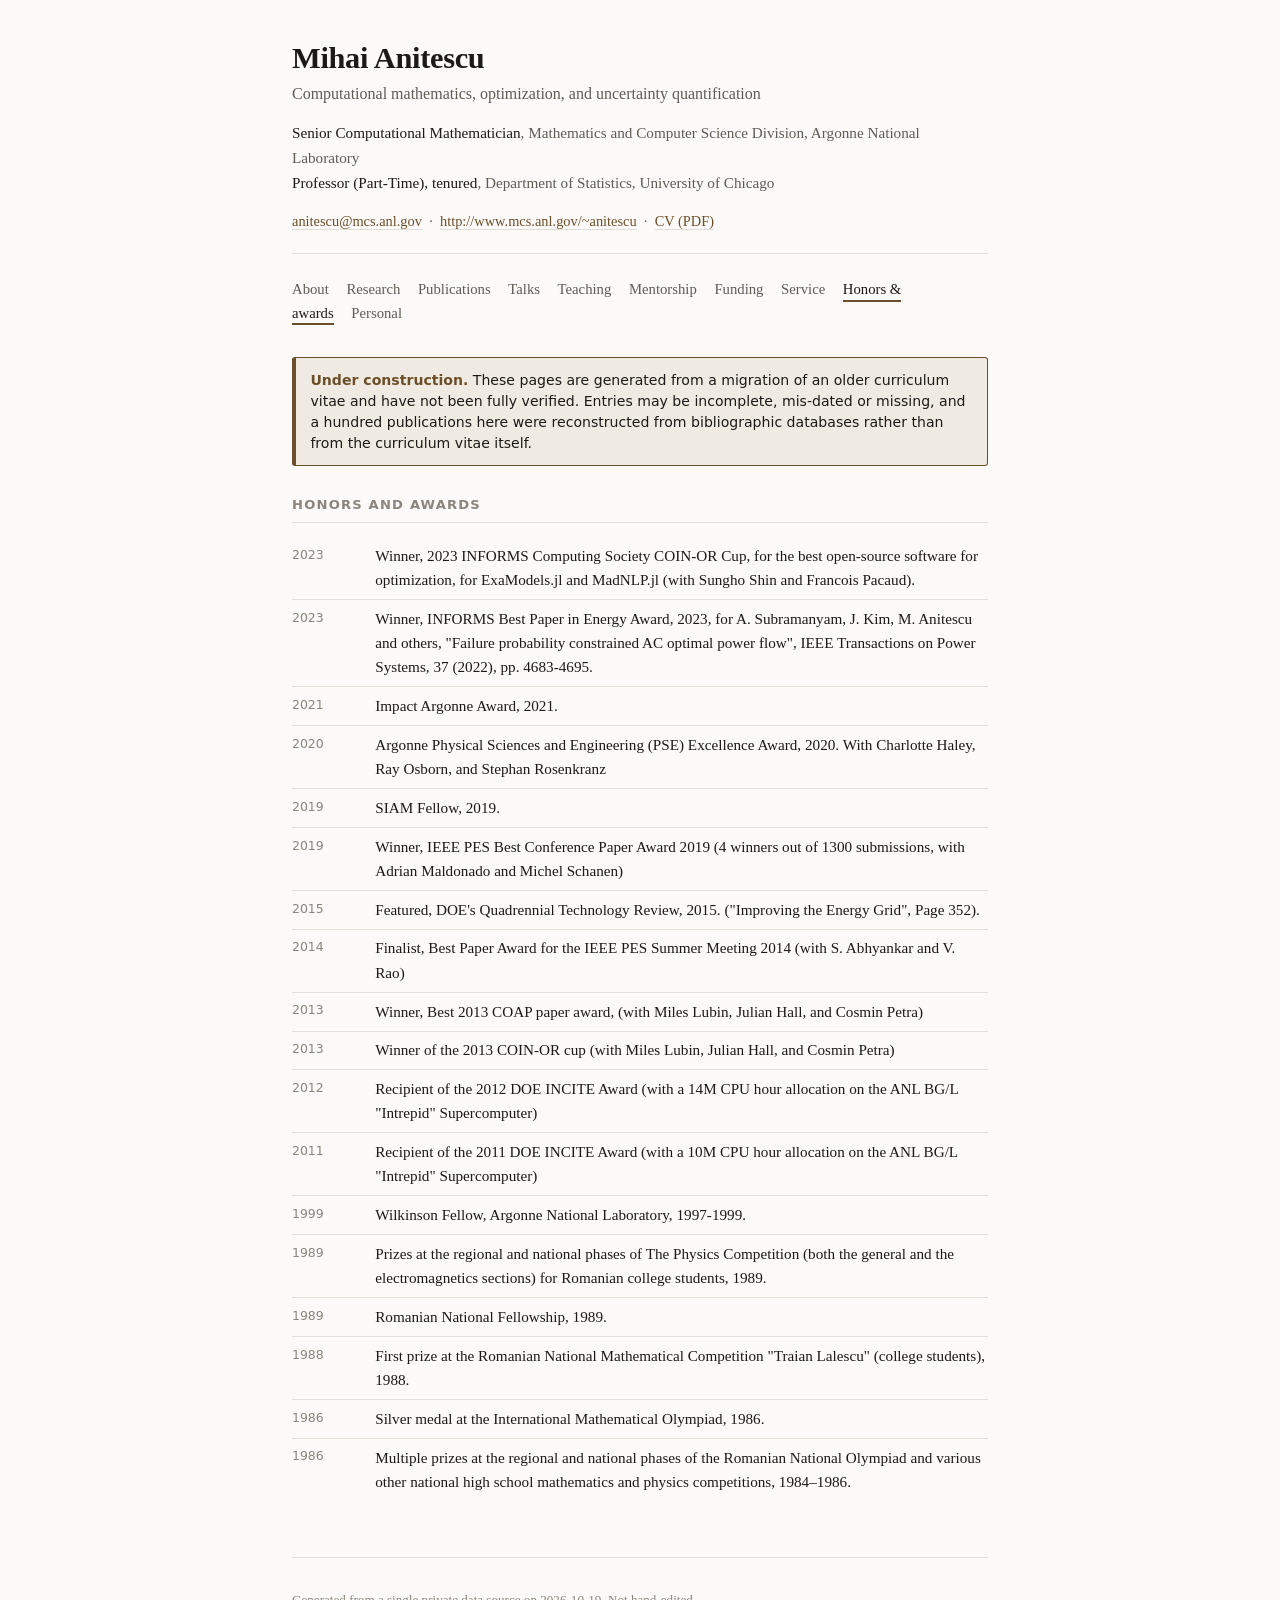
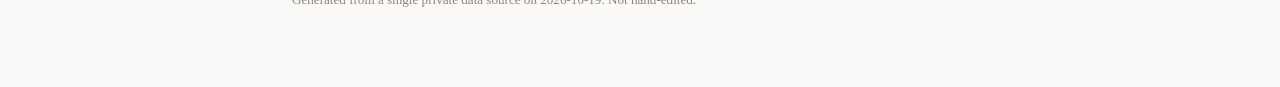
==== commit 9d45a723: "Update site" ====
--- a/awards.html
+++ b/awards.html
@@ -41,7 +41,7 @@
 </ul>
 </main>
 <footer class="site">
-  <p>Generated from a single private data source on 2026-10-03. Not hand-edited.</p>
+  <p>Generated from a single private data source on 2026-10-19. Not hand-edited.</p>
 </footer>
 </div>
 </body>
